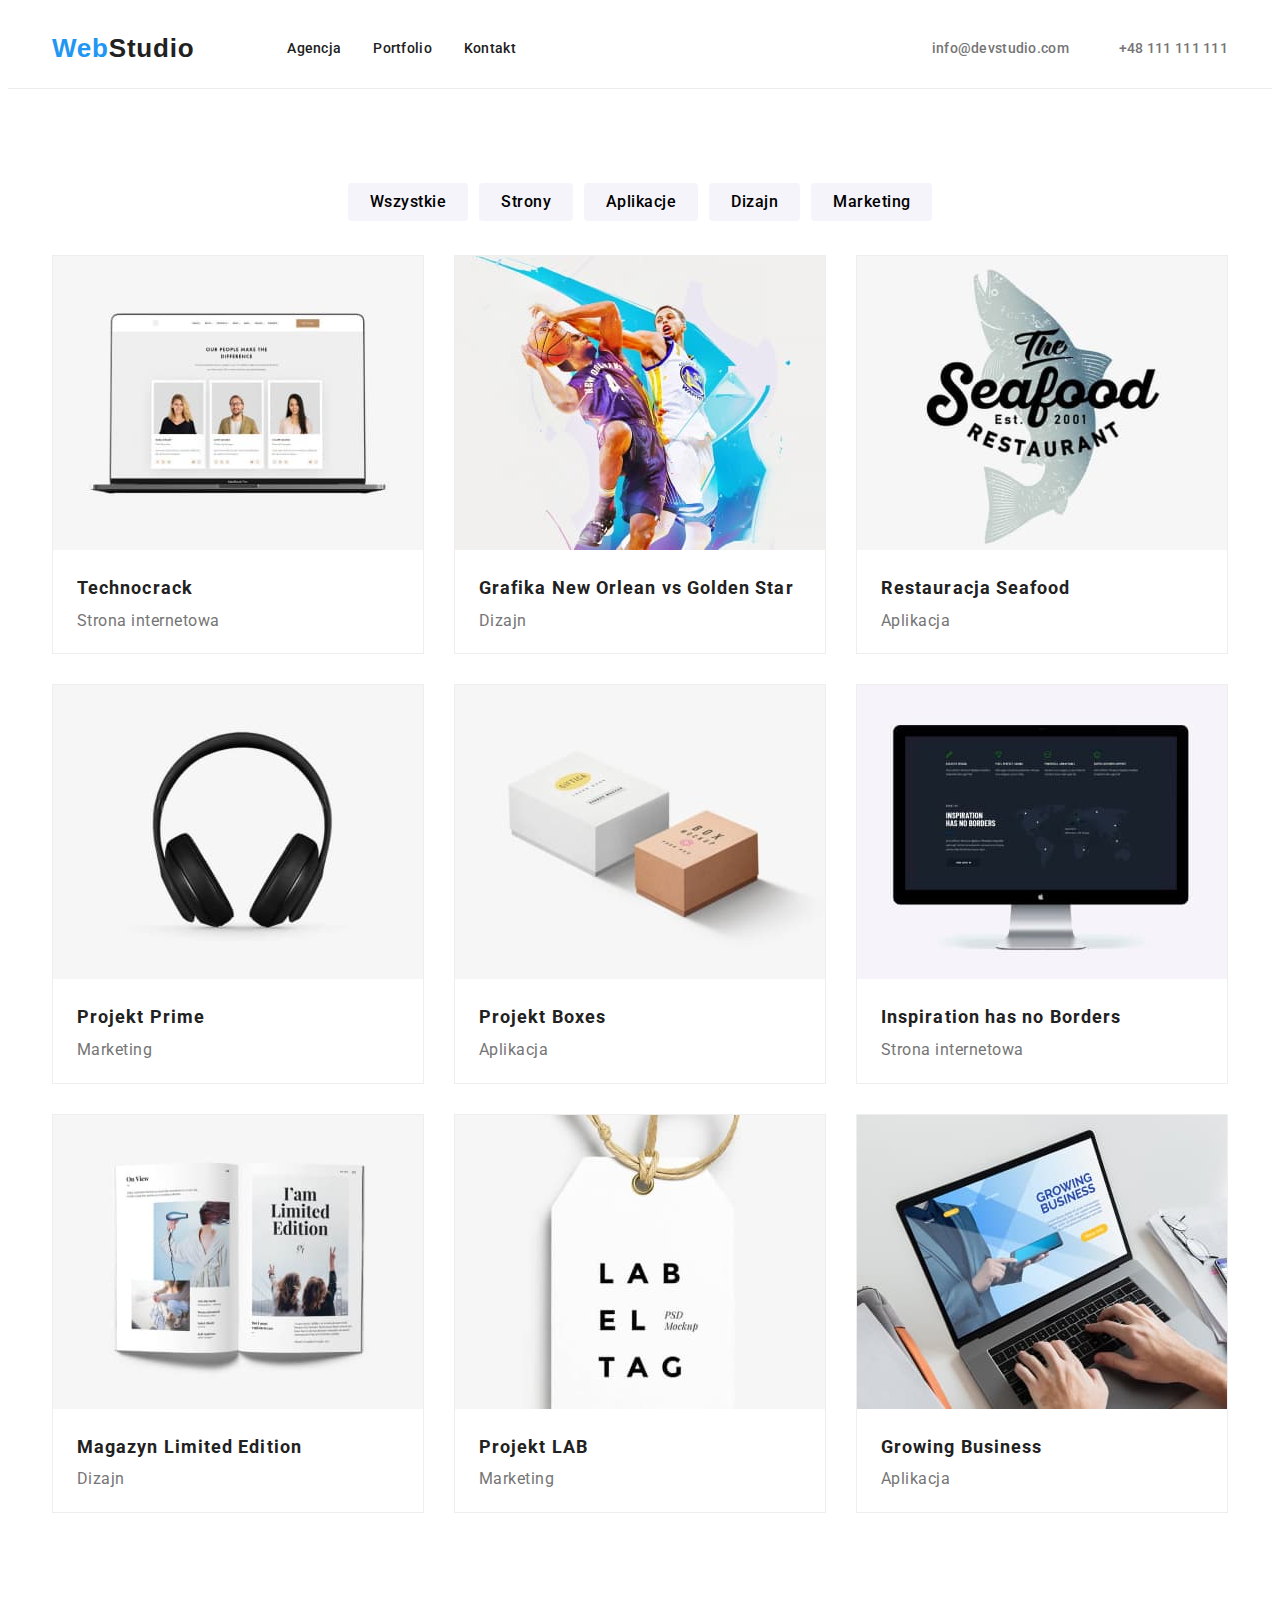
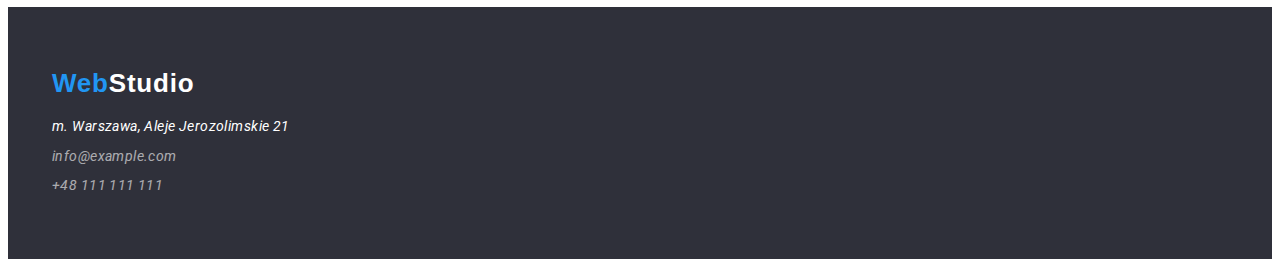
==== portfolio.html @ 09bdcee1 "first init" ====
<!DOCTYPE html>
<html lang="pl">
  <head>
    <meta charset="UTF-8" />
    <meta http-equiv="X-UA-Compatible" content="IE=edge" />
    <meta name="viewport" content="width=device-width, initial-scale=1.0" />
    <title>Portfolio</title>
    <link rel="preconnect" href="https://fonts.googleapis.com" />
    <link rel="preconnect" href="https://fonts.gstatic.com" crossorigin />
    <link
      href="https://fonts.googleapis.com/css2?family=Raleway:wght@700&family=Roboto:wght@400;500;700;900&display=swap"
      rel="stylesheet"
    />
    <link
      rel="stylesheet"
      href="https://cdnjs.cloudflare.com/ajax/libs/modern-normalize/1.1.0/modern-normalize.min.css"
      integrity="sha512-wpPYUAdjBVSE4KJnH1VR1HeZfpl1ub8YT/NKx4PuQ5NmX2tKuGu6U/JRp5y+Y8XG2tV+wKQpNHVUX03MfMFn9Q=="
      crossorigin="anonymous"
      referrerpolicy="no-referrer"
    />
    <link href="./css/styles.css" rel="stylesheet" />
  </head>

  <body>
    <!-- HEADER -->
    <header class="page-header portfolio">
      <div class="container">
        <div class="navbar">
          <!-- LOGO -->
          <a class="logo-text" href="index.html"><span class="logo-text-web">Web</span>Studio</a>
          <!-- NAVBAR -->
          <nav class="main-nav">
            <ul class="main-nav-list">
              <li class="main-nav-item"><a href="./index.html">Agencja</a></li>
              <li  class="main-nav-item"><a href="./portfolio.html">Portfolio</a></li>
              <li  class="main-nav-item"><a href="#">Kontakt</a></li>
            </ul>
          </nav>
          <!-- CONTACT -->
          <ul class="contact-link-list">
            <li>
              <a class="contact-link-item" href="mailto:info@devstudio.com">info@devstudio.com</a>
            </li>
            <li><a class="contact-link-item" href="tel:+48111111111">+48 111 111 111</a></li>
          </ul>
        </div>
      </div>
    </header>

    <main class="main">
      <section class="section portfolio">
        <!-- MENU -->
        <div class="container">
          <div class="buttons">
            <button type="button" class="button-portfolio button">Wszystkie</button>
            <button type="button" class="button-portfolio button">Strony</button>
            <button type="button" class="button-portfolio button">Aplikacje</button>
            <button type="button" class="button-portfolio button">Dizajn</button>
            <button type="button" class="button-portfolio button">Marketing</button>
          </div>
          <div class="portfolio-cards">
            <figure class="portfolio-card-item">
              <img
                class="portfolio-card-img"
                src="images/portfolio/portfolio_img1.jpg"
                alt="Technocrack"
                width="370"
                height="294"
              />
              <figcaption class="portfolio-card-caption">
                <h3 class="portfolio-card-title">Technocrack</h3>
                <p class="portfolio-card-text">Strona internetowa</p>
              </figcaption>
            </figure>
            <figure class="portfolio-card-item">
              <img
                class="portfolio-card-img"
                src="images/portfolio/portfolio_img2.jpg"
                alt="Grafika New Orlean vs Golden Star"
                width="370"
                height="294"
              />
              <figcaption class="portfolio-card-caption">
                <h3 class="portfolio-card-title">Grafika New Orlean vs Golden Star</h3>
                <p class="portfolio-card-text">Dizajn</p>
              </figcaption>
            </figure>
            <figure class="portfolio-card-item">
              <img
                class="portfolio-card-img"
                src="images/portfolio/portfolio_img3.jpg"
                alt="Restauracja Seafood"
                width="370"
                height="294"
              />
              <figcaption class="portfolio-card-caption">
                <h3 class="portfolio-card-title">Restauracja Seafood</h3>
                <p class="portfolio-card-text">Aplikacja</p>
              </figcaption>
            </figure>
            <figure class="portfolio-card-item">
              <img
                class="portfolio-card-img"
                src="images/portfolio/portfolio_img4.jpg"
                alt="Projekt Prime"
                width="370"
                height="294"
              />
              <figcaption class="portfolio-card-caption">
                <h3 class="portfolio-card-title">Projekt Prime</h3>
                <p class="portfolio-card-text">Marketing</p>
              </figcaption>
            </figure>
            <figure class="portfolio-card-item">
              <img
                class="portfolio-card-img"
                src="images/portfolio/portfolio_img5.jpg"
                alt="Projekt Boxes"
                width="370"
                height="294"
              />
              <figcaption class="portfolio-card-caption">
                <h3 class="portfolio-card-title">Projekt Boxes</h3>
                <p class="portfolio-card-text">Aplikacja</p>
              </figcaption>
            </figure>
            <figure class="portfolio-card-item">
              <img
                class="portfolio-card-img"
                src="images/portfolio/portfolio_img6.jpg"
                alt="Inspiration has no Borders"
                width="370"
                height="294"
              />
              <figcaption class="portfolio-card-caption">
                <h3 class="portfolio-card-title">Inspiration has no Borders</h3>
                <p class="portfolio-card-text">Strona internetowa</p>
              </figcaption>
            </figure>
            <figure class="portfolio-card-item">
              <img
                class="portfolio-card-img"
                src="images/portfolio/portfolio_img7.jpg"
                alt="Magazyn Limited Edition"
                width="370"
                height="294"
              />
              <figcaption class="portfolio-card-caption">
                <h3 class="portfolio-card-title">Magazyn Limited Edition</h3>
                <p class="portfolio-card-text">Dizajn</p>
              </figcaption>
            </figure>
            <figure class="portfolio-card-item">
              <img
                class="portfolio-card-img"
                src="images/portfolio/portfolio_img8.jpg"
                alt="Projekt LAB"
                width="370"
                height="294"
              />
              <figcaption class="portfolio-card-caption">
                <h3 class="portfolio-card-title">Projekt LAB</h3>
                <p class="portfolio-card-text">Marketing</p>
              </figcaption>
            </figure>
            <figure class="portfolio-card-item">
              <img
                class="portfolio-card-img"
                src="images/portfolio/portfolio_img9.jpg"
                alt="Growing Business"
                width="370"
                height="294"
              />
              <figcaption class="portfolio-card-caption">
                <h3 class="portfolio-card-title">Growing Business</h3>
                <p class="portfolio-card-text">Aplikacja</p>
              </figcaption>
            </figure>
          </div>
        </div>
      </section>
    </main>

    <!-- FOOTER -->
    <footer class="page-footer">
      <div class="container">
        <!-- LOGO -->
        <a class="logo-text" href="index.html"
          ><span class="logo-text-web">Web</span><span class="logo-text-studio">Studio</span></a
        >
        <!-- ADDRESS -->
        <address class="address">
          <ul class="address-link-list">
            <li class="address-link-item">
              <a href="https://goo.gl/maps/1uCLYBcG9Ry3D8Pi7" target="_blank">m. Warszawa, Aleje Jerozolimskie 21</a>
            </li>
            <li class="address-link-item contact"><a href="mailto:info@example.com">info@example.com</a></li>
            <li class="address-link-item contact"><a href="tel:+48111111111">+48 111 111 111</a></li>
          </ul>
      </div>
    </footer>
  </body>
</html>
---- css/styles.css ----
:root {
  --black: #212121;
  --grey: #757575;
  --dark-grey: #2f303a;
  --light-grey: #f5f4fa;
  --blue: #2196f3;
  --white: #ffffff;
}

/* --BODY-- */

body {
  background-color: var(--white);
  color: var(--black);
  font-family: "Roboto", sans-serif;
  font-size: 14px;
}

.section {
  padding: 94px 0;
  margin: -100;
}

.container {
  width: 1176px;
  margin: 0 auto;
  /*   padding: 0 15px;
 */
}

ul {
  list-style: none;
  margin: 0;
  padding: 0;
}

/* --HEADER-- */

.page-header {
  border-bottom: 1px solid #ececec;
  background-color: #fff;
  height: 80px;
  display: flex;
  align-items: center;
}

/* LOGO STYLE */

.logo-text {
  font-family: "Relaway", sans-serif;
  font-size: 26px;
  font-weight: 700;
  line-height: 1;
  letter-spacing: 0.03em;
  text-align: left;
  margin-right: 93px;
}

.logo-text-web {
  color: var(--blue);
}

/* MAIN NAVIGATION */

.navbar {
  display: flex;
  align-items: center;
  justify-content: flex-start;
}

.main-nav-list {
  display: flex;
  font-weight: 500;
  line-height: 1;
  letter-spacing: 0.02em;
}

.main-nav-list li:not(:last-child) {
  margin-right: 32px;
}

/* CONTACT LINKS IN MAIN NAVIGATION */

.contact-link-list {
  color: var(--grey);
  font-weight: 500;
  line-height: 1;
  letter-spacing: 0.02em;
  display: flex;
  margin-left: auto;
}

.contact-link-list li:not(:last-child) {
  margin-right: 50px;
}

/* -LINKS STYLE- */

a,
a:visited {
  color: inherit;
  text-decoration: none;
}

a:hover,
a:focus {
  color: var(--blue);
}

/* -BUTTONS STYLE- */

.buttons {
  margin-bottom: 34px;
  text-align: center;
}

.button {
  font-family: "Roboto";
  background-color: var(--light-grey);
  max-width: 121px;
  height: 38px;
  font-weight: 500;
  font-size: 16px;
  line-height: 1.39;
  letter-spacing: 0.03em;
  text-align: center;
  border: 0;
  border-radius: 4px;
}

.button-hero {
  min-width: 200px;
  height: 50px;
  line-height: 1.6;
  letter-spacing: 0.06em;
  box-shadow: 0 4px 4px rgba(0, 0, 0, 0.15);
}

.button-portfolio {
  margin-right: 8px;
  padding: 6px 22px;
}

.button-portfolio:last-child {
  margin-right: 0;
}
.button:hover,
.button:focus {
  color: var(--white);
  background-color: var(--blue);
  cursor: pointer;
  box-shadow: 0 3px 1px rgba(0, 0, 0, 0.1), 0 1px 2px rgba(0, 0, 0, 0.08), 0 2px 2px rgba(0, 0, 0, 0.12);
}

/* --HERO SECTION-- */

.hero-section {
  background-color: var(--dark-grey);
  text-align: center;
  padding: 200px 0;
  margin: 0;
}

h1 {
  color: var(--white);
  font-size: 44px;
  font-weight: 900;
  line-height: 1.16;
  letter-spacing: 0.06em;
  text-transform: uppercase;
  margin: 0 auto;
  margin-bottom: 30px;
}

/* --MAIN-- */

/* -HEADERS STYLE- */

h2 /* .section-heading */ {
  font-size: 36px;
  font-weight: 700;
  line-height: 1;
  letter-spacing: 0.03em;
  text-align: center;
  margin: 0;
}

h3 /* .portfolio-card-title */ {
  font-size: 18px;
  font-weight: 700;
  line-height: 1.71;
  letter-spacing: 0.06em;
  margin: 0;
  margin-bottom: 4px;
}

h4 /* .team-card-title */ {
  font-size: 16px;
  font-weight: 500;
  line-height: 1;
  letter-spacing: 0.03em;
  text-align: center;
  margin: 0;
}

h5 /* .text-card-title */ {
  font-size: 14px;
  font-weight: 700;
  line-height: 1;
  letter-spacing: 0.03em;
  text-align: left;
  text-transform: uppercase;
  color: var(--black);
  margin: 0;
}

/* TEXT CARDS */

.text-cards {
  display: flex;
  justify-content: space-between;
  margin-bottom: 94px;
}

.text-card-item {
  margin-right: 30px;
}

.text-card-item:last-child {
  margin-right: 0;
}

.text-card-text {
  color: var(--grey);
  line-height: 1.46;
  letter-spacing: 0.03em;
  margin: 10px 0 0 0;
}

/* IMG CARDS */

.img-cards {
  display: flex;
  justify-content: space-between;
  margin-top: 50px;
}

.img-card-item {
  margin: 0;
  margin-right: 30px;
}

.img-card-item:last-child {
  margin-right: 0;
}

/* TEAM CARDS */

.our-team {
  background-color: var(--light-grey);
}

.team-cards {
  display: flex;
  justify-content: space-between;
  margin-top: 50px;
}

.team-card-item {
  background-color: var(--white);
  box-shadow: 0 1px 3px rgba(0, 0, 0, 0.12), 0 1px 1px rgba(0, 0, 0, 0.14), 0 2px 1px rgba(0, 0, 0, 0.2);
  border-radius: 0 0 4px 4px;
  margin: 0;
  margin-right: 30px;
}

.team-card-item:last-child {
  margin-right: 0;
}

.team-card-caption {
  padding: 30px;
}

.team-card-text {
  color: var(--grey);
  font-size: 16px;
  line-height: 1;
  letter-spacing: 0.03em;
  text-align: center;
  margin: 0;
  margin-top: 10px;
}

/* --PORTFOLIO-- */

.portfolio-cards {
  display: flex;
  justify-content: space-between;
  flex-wrap: wrap;
}

.portfolio-card-item {
  margin: 0;
  margin-left: 0;
  margin-right: 30px;
  margin-bottom: 30px;
  border: 1px solid #eeeeee;
}

.portfolio-card-item:nth-child(3n + 3) {
  margin-right: 0;
}

.portfolio-card-item:nth-child(n + 7) {
  margin-bottom: 0;
}

.portfolio-card-caption {
  padding: 20px 24px;
  margin: 0;
}

.portfolio-card-text {
  color: var(--grey);
  font-size: 16px;
  line-height: 1.6;
  letter-spacing: 0.03em;
  margin: 0;
}

/* -- FOOTER -- */

.page-footer {
  background-color: var(--dark-grey);
  height: 252px;
  display: flex;
  align-items: center;
}

/* FOOTER LOGO STYLE */

.logo-text-studio {
  color: var(--white);
}

/* ADDRESS LINKS IN FOOTER */

.address-link-list {
  color: var(--white);
  font-weight: 400;
  line-height: 1.46;
  letter-spacing: 0.03em;
  margin-top: 20px;
}

.address-link-list .contact {
  opacity: 0.6;
}

.address-link-item {
  margin-bottom: 9px;
}

.address-link-item:last-child {
  margin-bottom: 0;
}
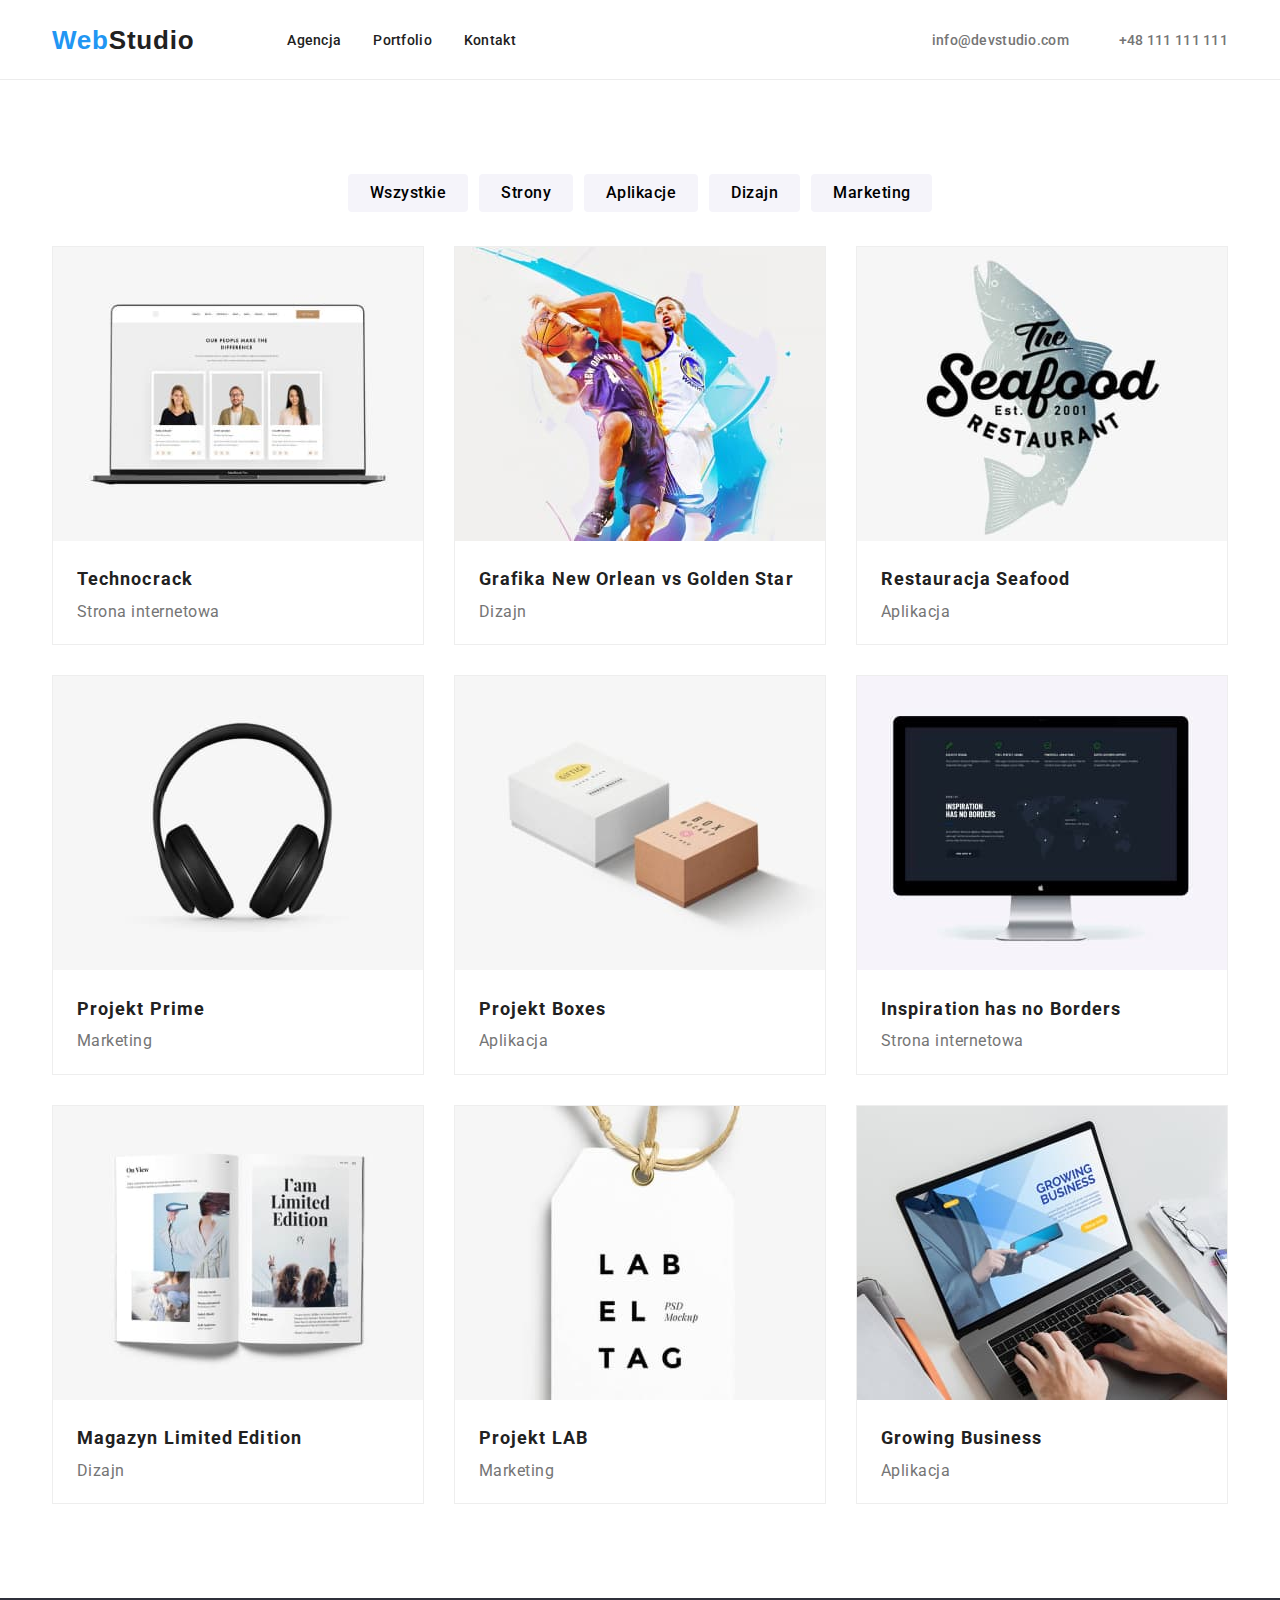
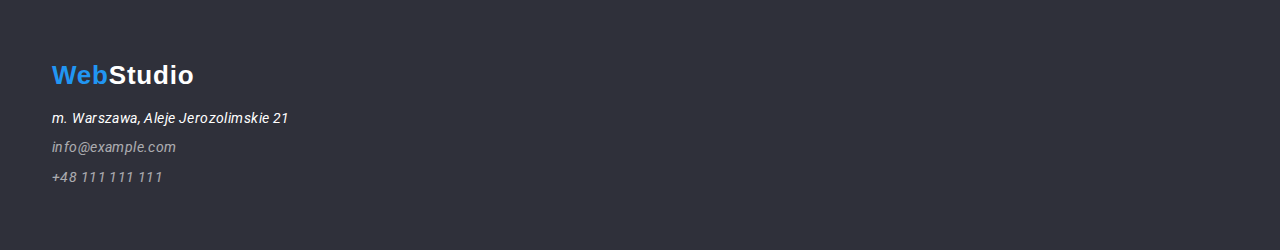
==== commit d446f8d3: "modern-normalize add to pages" ====
--- a/portfolio.html
+++ b/portfolio.html
@@ -11,14 +11,8 @@
       href="https://fonts.googleapis.com/css2?family=Raleway:wght@700&family=Roboto:wght@400;500;700;900&display=swap"
       rel="stylesheet"
     />
-    <link
-      rel="stylesheet"
-      href="https://cdnjs.cloudflare.com/ajax/libs/modern-normalize/1.1.0/modern-normalize.min.css"
-      integrity="sha512-wpPYUAdjBVSE4KJnH1VR1HeZfpl1ub8YT/NKx4PuQ5NmX2tKuGu6U/JRp5y+Y8XG2tV+wKQpNHVUX03MfMFn9Q=="
-      crossorigin="anonymous"
-      referrerpolicy="no-referrer"
-    />
-    <link href="./css/styles.css" rel="stylesheet" />
+    <link rel="stylesheet" href="./css/modern-normalize.min.css" />
+    <link rel="stylesheet" href="./css/styles.css"  />
   </head>
 
   <body>
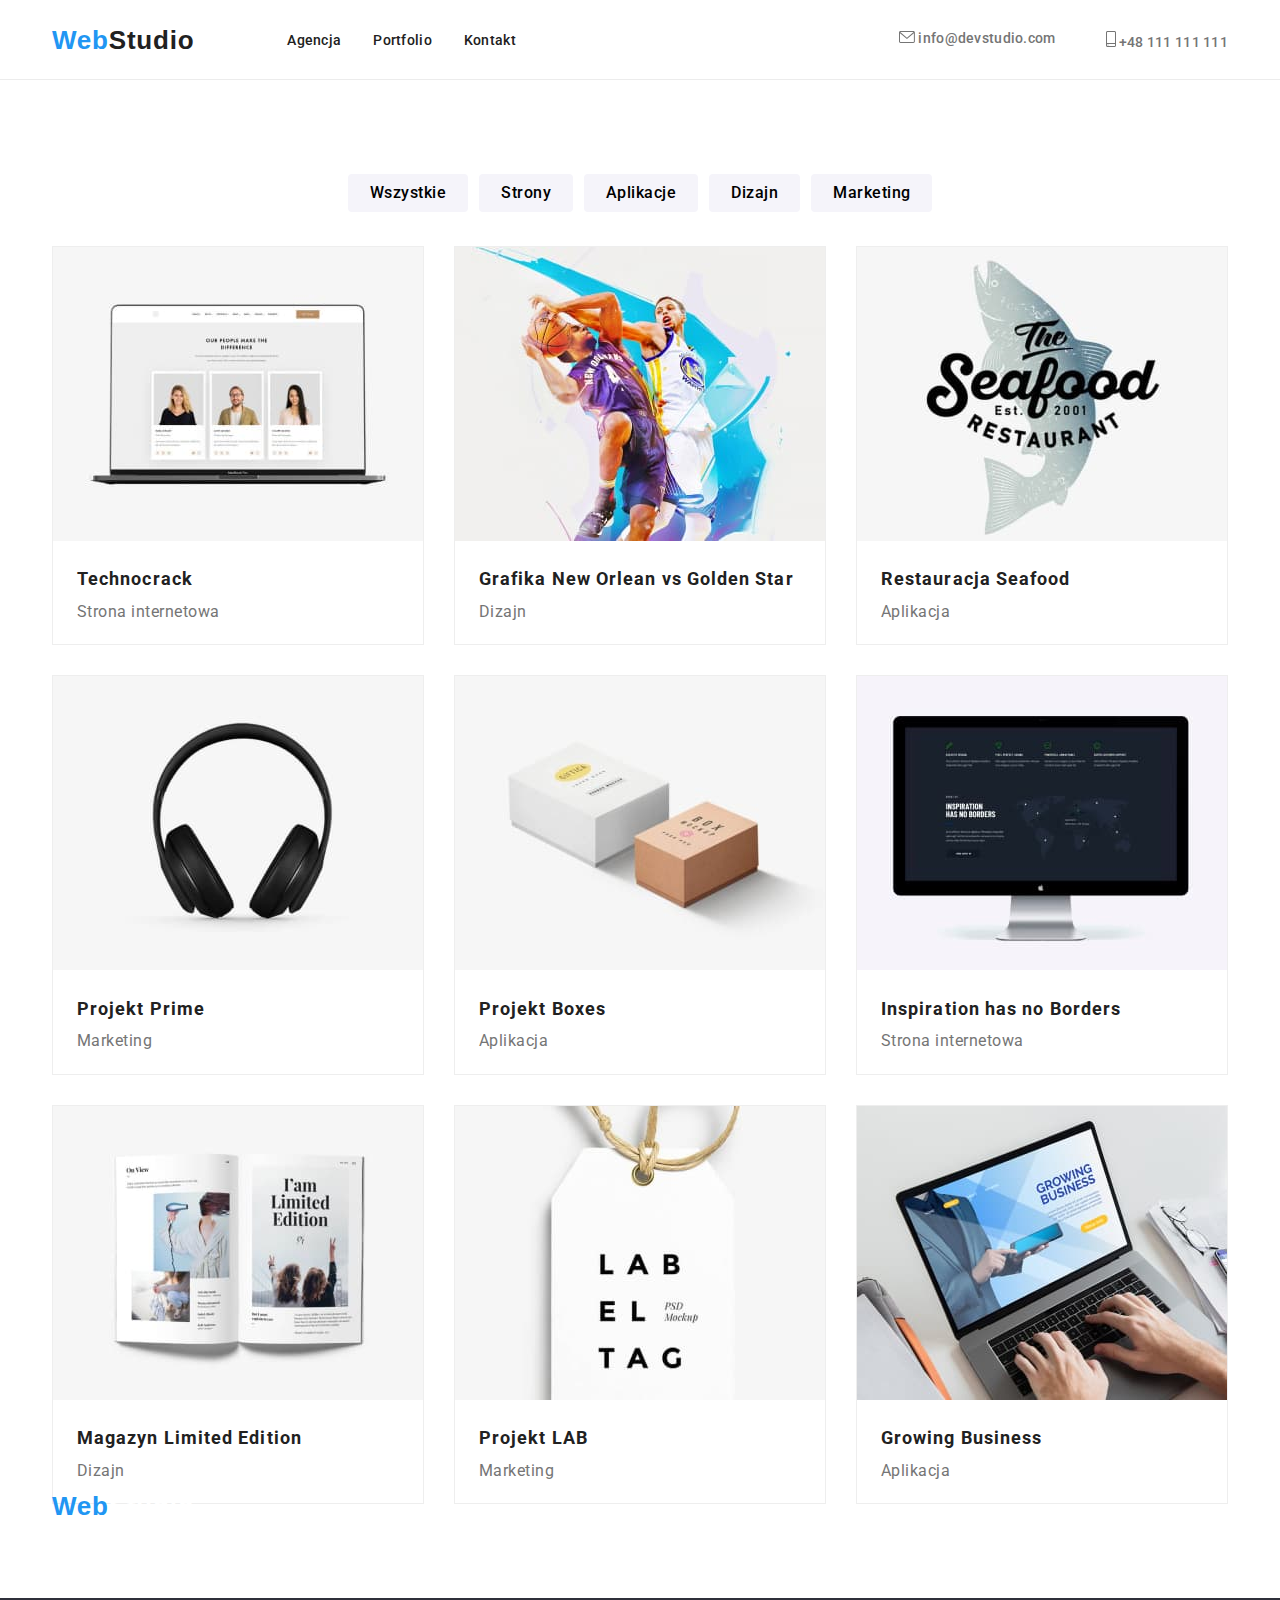
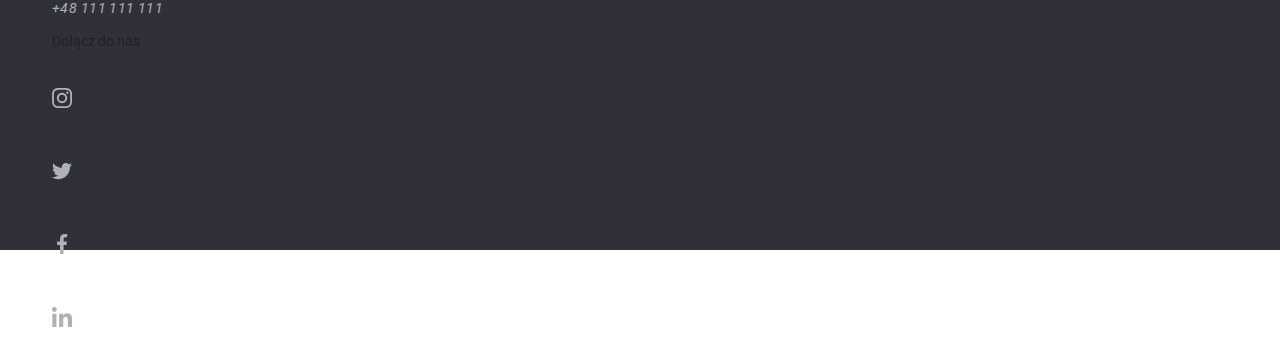
==== commit a45e442c: "footer social icons add" ====
--- a/portfolio.html
+++ b/portfolio.html
@@ -12,7 +12,7 @@
       rel="stylesheet"
     />
     <link rel="stylesheet" href="./css/modern-normalize.min.css" />
-    <link rel="stylesheet" href="./css/styles.css"  />
+    <link rel="stylesheet" href="./css/styles.css" />
   </head>
 
   <body>
@@ -26,16 +26,24 @@
           <nav class="main-nav">
             <ul class="main-nav-list">
               <li class="main-nav-item"><a href="./index.html">Agencja</a></li>
-              <li  class="main-nav-item"><a href="./portfolio.html">Portfolio</a></li>
-              <li  class="main-nav-item"><a href="#">Kontakt</a></li>
+              <li class="main-nav-item"><a href="./portfolio.html">Portfolio</a></li>
+              <li class="main-nav-item"><a href="#">Kontakt</a></li>
             </ul>
           </nav>
           <!-- CONTACT -->
           <ul class="contact-link-list">
             <li>
+              <svg class="contact-icon" width="16" height="12">
+                <use href="./images/icons.svg#icon-envelope"></use>
+              </svg>
               <a class="contact-link-item" href="mailto:info@devstudio.com">info@devstudio.com</a>
             </li>
-            <li><a class="contact-link-item" href="tel:+48111111111">+48 111 111 111</a></li>
+            <li>
+              <svg class="contact-icon" width="10" height="16">
+                <use href="./images/icons.svg#icon-smartphone"></use>
+              </svg>
+              <a class="contact-link-item" href="tel:+48111111111">+48 111 111 111</a>
+            </li>
           </ul>
         </div>
       </div>
@@ -178,19 +186,55 @@
     <!-- FOOTER -->
     <footer class="page-footer">
       <div class="container">
-        <!-- LOGO -->
-        <a class="logo-text" href="index.html"
-          ><span class="logo-text-web">Web</span><span class="logo-text-studio">Studio</span></a
-        >
-        <!-- ADDRESS -->
-        <address class="address">
-          <ul class="address-link-list">
-            <li class="address-link-item">
-              <a href="https://goo.gl/maps/1uCLYBcG9Ry3D8Pi7" target="_blank">m. Warszawa, Aleje Jerozolimskie 21</a>
-            </li>
-            <li class="address-link-item contact"><a href="mailto:info@example.com">info@example.com</a></li>
-            <li class="address-link-item contact"><a href="tel:+48111111111">+48 111 111 111</a></li>
+        <div class="footer-address">
+          <!-- LOGO -->
+          <a class="logo-text" href="index.html"
+            ><span class="logo-text-web">Web</span><span class="logo-text-studio">Studio</span></a
+          >
+          <!-- ADDRESS -->
+          <address class="address">
+            <ul class="address-link-list">
+              <li class="address-link-item">
+                <a href="https://goo.gl/maps/1uCLYBcG9Ry3D8Pi7" target="_blank">m. Warszawa, Aleje Jerozolimskie 21</a>
+              </li>
+              <li class="address-link-item contact"><a href="mailto:info@example.com">info@example.com</a></li>
+              <li class="address-link-item contact"><a href="tel:+48111111111">+48 111 111 111</a></li>
+            </ul>
+          </address>
+        </div>
+        <div class="footer-social-links">
+          <p class="footer-social-links-text">Dołącz do nas</p>
+          <ul class="social-links">
+            <li class="social-link-item">
+              <a class="social-icon-box" href="#">
+                <svg class="social-icon" width="20" height="70">
+                  <use href="./images/icons.svg#icon-instagram"></use>
+                </svg>
+              </a>
+            </li>
+            <li class="social-link-item">
+              <a class="social-icon-box" href="#">
+                <svg class="social-icon" width="20" height="70">
+                  <use href="./images/icons.svg#icon-twitter"></use>
+                </svg>
+              </a>
+            </li>
+            <li class="social-link-item">
+              <a class="social-icon-box" href="#">
+                <svg class="social-icon" width="20" height="70">
+                  <use href="./images/icons.svg#icon-facebook"></use>
+                </svg>
+              </a>
+            </li>
+            <li class="social-link-item">
+              <a class="social-icon-box" href="#">
+                <svg class="social-icon" width="20" height="70">
+                  <use href="./images/icons.svg#icon-linkedin"></use>
+                </svg>
+              </a>
+            </li>
           </ul>
+        </div>
       </div>
     </footer>
   </body>
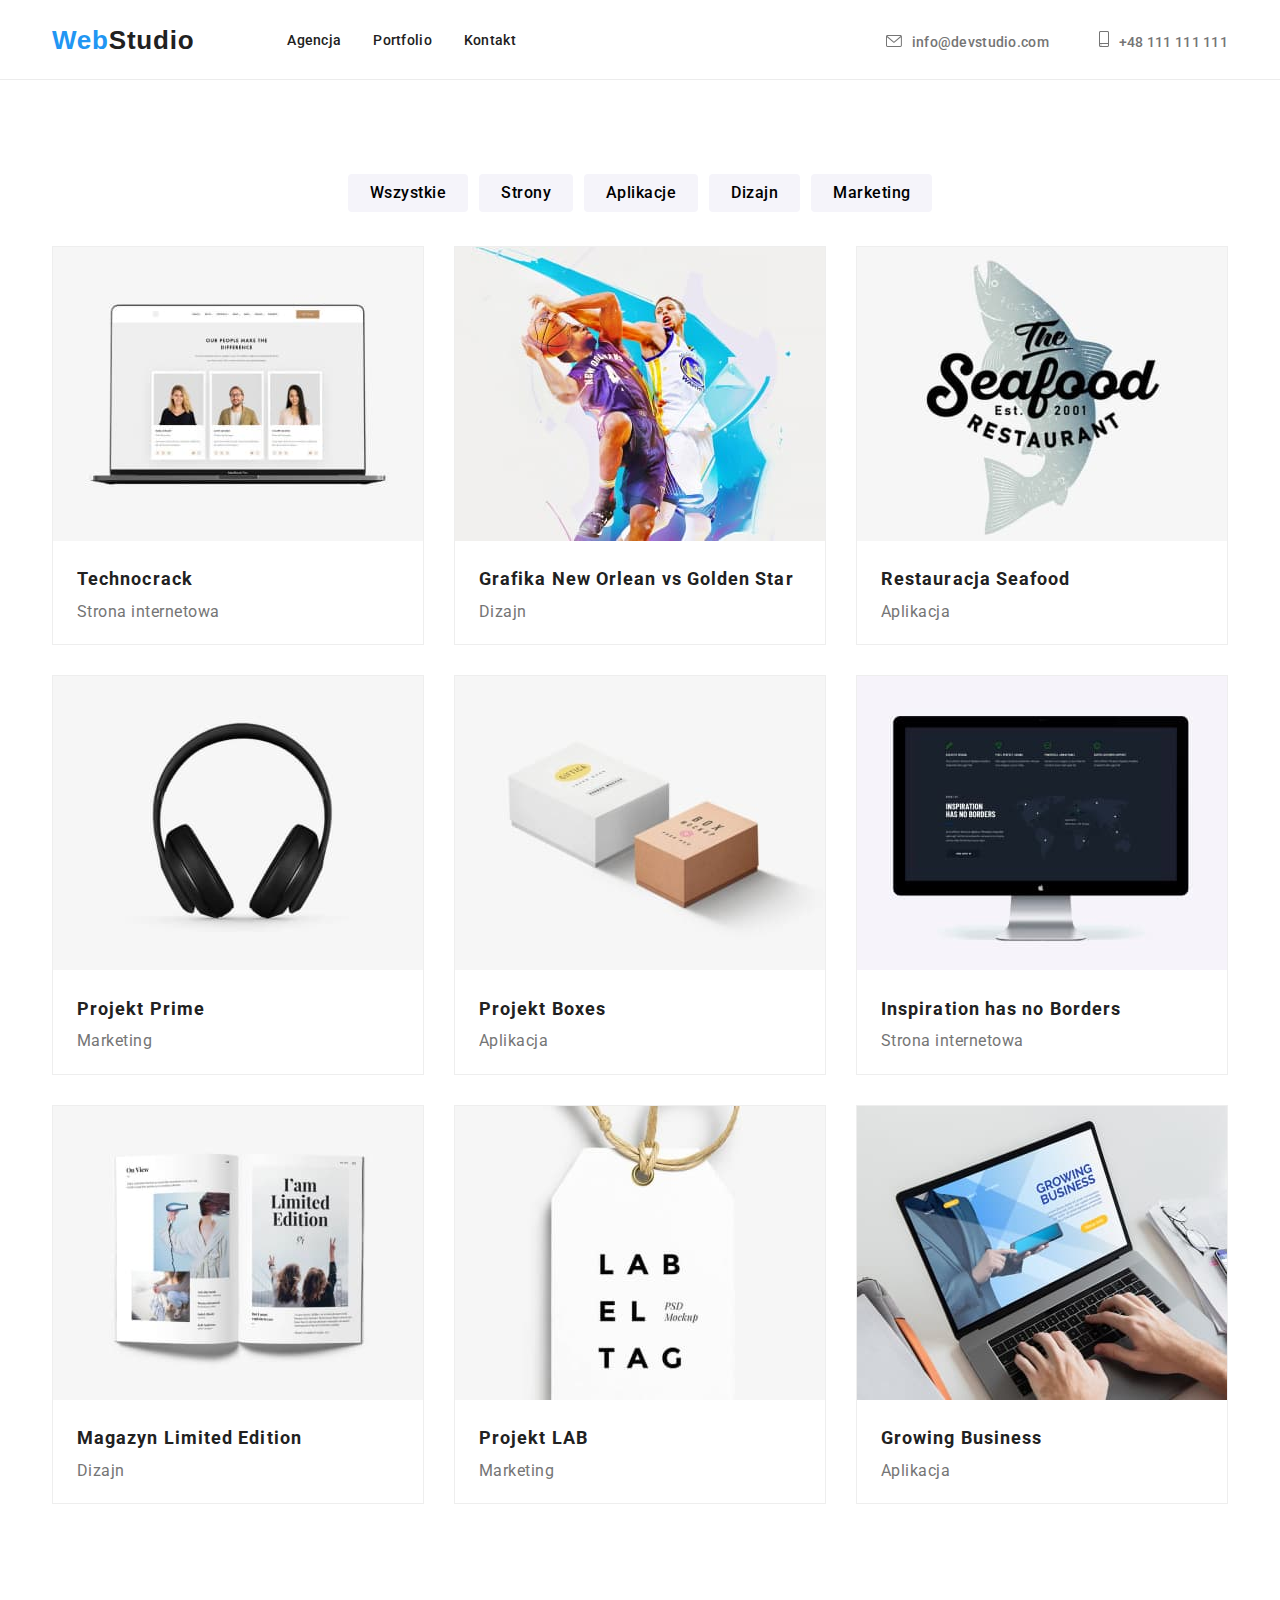
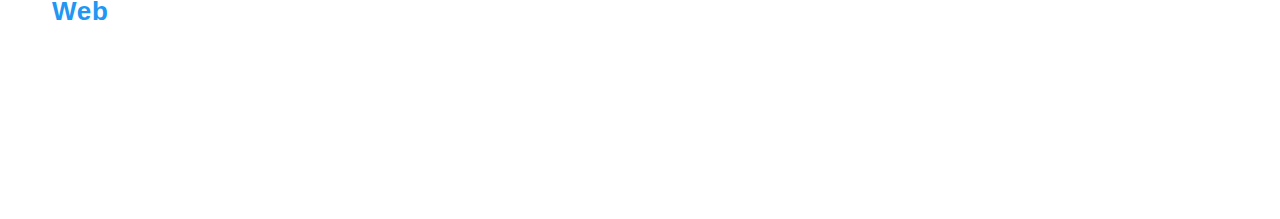
==== commit a3cca439: "our clients  and footer style" ====
--- a/portfolio.html
+++ b/portfolio.html
@@ -32,17 +32,15 @@
           </nav>
           <!-- CONTACT -->
           <ul class="contact-link-list">
-            <li>
-              <svg class="contact-icon" width="16" height="12">
-                <use href="./images/icons.svg#icon-envelope"></use>
-              </svg>
-              <a class="contact-link-item" href="mailto:info@devstudio.com">info@devstudio.com</a>
-            </li>
-            <li>
-              <svg class="contact-icon" width="10" height="16">
-                <use href="./images/icons.svg#icon-smartphone"></use>
-              </svg>
-              <a class="contact-link-item" href="tel:+48111111111">+48 111 111 111</a>
+            <li class="contact-link">
+              <a class="contact-link-item" href="mailto:info@devstudio.com"><svg class="contact-icon" width="16" height="12">
+                <use href="./images/icons.svg#icon-envelope">
+              </svg>info@devstudio.com</a>
+            </li>
+            <li class="contact-link">
+              <a class="contact-link-item" href="tel:+48111111111"><svg class="contact-icon" width="10" height="16">
+                <use href="./images/icons.svg#icon-smartphone">
+              </svg>+48 111 111 111</a>
             </li>
           </ul>
         </div>
--- a/css/styles.css
+++ b/css/styles.css
@@ -88,11 +88,30 @@
   letter-spacing: 0.02em;
   display: flex;
   margin-left: auto;
+  align-items: baseline;
 }
 
 .contact-link-list li:not(:last-child) {
   margin-right: 50px;
 }
+
+.contact.link:hover,
+.contact.link:focus {
+  color: var(--blue);
+}
+
+.contact-icon {
+  margin-right: 10px;
+}
+
+.contact-icon:hover {
+  --color3: var(--blue);
+}
+
+/* .contact-link-item:hover,
+.contact-link-item:focus {
+  fill: var(--blue);
+} */
 
 /* -LINKS STYLE- */
 
@@ -133,7 +152,7 @@
   height: 50px;
   line-height: 1.6;
   letter-spacing: 0.06em;
-  box-shadow: 0 4px 4px rgba(0, 0, 0, 0.15);
+  box-shadow: 0px 4px 4px 0 rgba(0, 0, 0, 0.25);
 }
 
 .button-portfolio {
@@ -149,7 +168,7 @@
   color: var(--white);
   background-color: var(--blue);
   cursor: pointer;
-  box-shadow: 0 3px 1px rgba(0, 0, 0, 0.1), 0 1px 2px rgba(0, 0, 0, 0.08), 0 2px 2px rgba(0, 0, 0, 0.12);
+  box-shadow: 0px 4px 4px 0 rgba(0, 0, 0, 0.25);
 }
 
 /* --HERO SECTION-- */
@@ -237,6 +256,13 @@
   margin: 10px 0 0 0;
 }
 
+.box-icon {
+  background-color: var(--light-grey);
+  border-radius: 4px;
+  padding: 25px 100px;
+  margin-bottom: 30px;
+}
+
 /* IMG CARDS */
 
 .img-cards {
@@ -268,18 +294,13 @@
 
 .team-card-item {
   background-color: var(--white);
-  box-shadow: 0 1px 3px rgba(0, 0, 0, 0.12), 0 1px 1px rgba(0, 0, 0, 0.14), 0 2px 1px rgba(0, 0, 0, 0.2);
-  border-radius: 0 0 4px 4px;
-  margin: 0;
-  margin-right: 30px;
-}
-
-.team-card-item:last-child {
-  margin-right: 0;
+  box-shadow: 0px 4px 4px 0 rgba(0, 0, 0, 0.25);
+  border-radius: 4px;
+  margin: 0;
 }
 
 .team-card-caption {
-  padding: 30px;
+  padding: 30px 32px;
 }
 
 .team-card-text {
@@ -290,6 +311,75 @@
   text-align: center;
   margin: 0;
   margin-top: 10px;
+}
+
+/* OUR CLIENTS */
+
+.clients-cards {
+  display: flex;
+  justify-content: space-between;
+  margin-top: 50px;
+}
+
+.clients-card-item {
+  border: 1px solid #afb1b8;
+  border-radius: 4px;
+  width: 170px;
+  height: 92px;
+  padding: 16px 32px;
+  cursor: pointer;
+  display: flex;
+  justify-content: center;
+}
+
+.clients-card-item:hover,
+.clients-card-item:focus {
+  border-color: var(--blue);
+}
+
+.clients-card-item:hover,
+.clients-card-item:focus .icon {
+  --color4: var(--blue);
+}
+.clients-card-link {
+  display: flex;
+  align-items: center;
+}
+
+/* SOCIAL ICONS */
+
+.social-links {
+  display: flex;
+  justify-content: center;
+}
+
+.social-link-item:not(:last-child) {
+  margin-right: 10px;
+}
+
+.social-link-item {
+  margin-top: 16px;
+  border-radius: 50%;
+  width: 44px;
+  height: 44px;
+}
+
+.footer-social-links .social-link-item {
+  background-color: rgba(255, 255, 255, 0.1);
+  --color4: var(--white);
+  margin-top: 0;
+}
+
+.social-link-item:hover,
+.social-link-item:focus {
+  --color4: var(--white);
+  background-color: var(--blue);
+}
+
+.social-icon {
+  width: 44px;
+  height: 44px;
+  padding: 12px;
 }
 
 /* --PORTFOLIO-- */
@@ -329,9 +419,14 @@
   margin: 0;
 }
 
+.portfolio-card-item:hover,
+.portfolio-card-item:focus {
+  box-shadow: 0px 4px 4px 0 rgba(0, 0, 0, 0.25);
+}
+
 /* -- FOOTER -- */
 
-.page-footer {
+.footer-section {
   background-color: var(--dark-grey);
   height: 252px;
   display: flex;
@@ -352,6 +447,7 @@
   line-height: 1.46;
   letter-spacing: 0.03em;
   margin-top: 20px;
+  font-style: normal;
 }
 
 .address-link-list .contact {
@@ -365,3 +461,22 @@
 .address-link-item:last-child {
   margin-bottom: 0;
 }
+
+.footer-address {
+  margin-right: 70px;
+}
+
+.page-footer {
+  display: flex;
+  align-items: baseline;
+}
+
+.footer-social-links-text {
+  text-align: left;
+  text-transform: uppercase;
+  color: #fff;
+  font-weight: 700;
+  line-height: 1;
+  letter-spacing: 0.03em;
+  margin-bottom: 20px;
+}
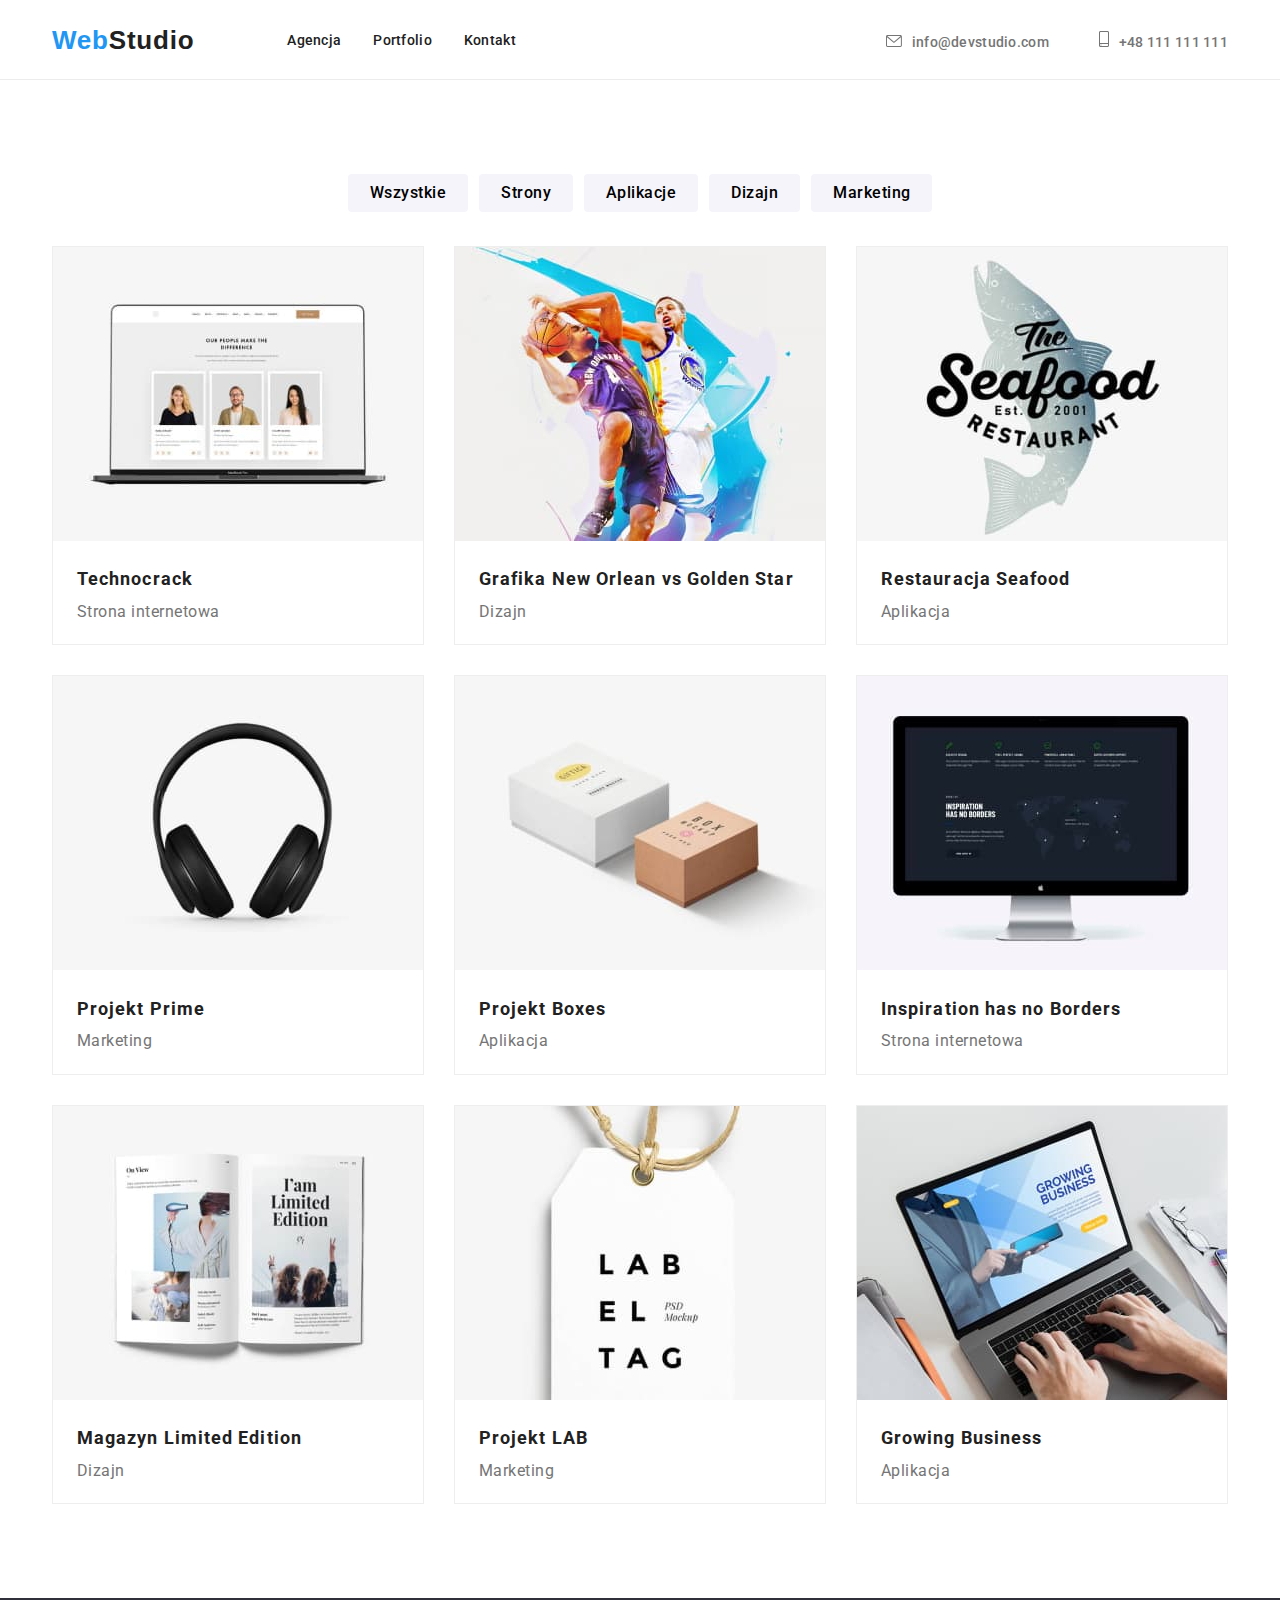
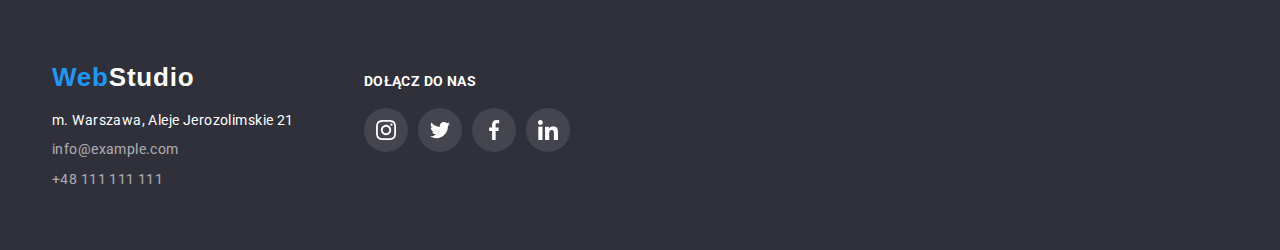
==== commit 84ab2b3c: "footer portfolio style" ====
--- a/portfolio.html
+++ b/portfolio.html
@@ -182,9 +182,10 @@
     </main>
 
     <!-- FOOTER -->
-    <footer class="page-footer">
+    <footer class="footer-section">
       <div class="container">
-        <div class="footer-address">
+        <div class="page-footer">
+          <div class="footer-address">
           <!-- LOGO -->
           <a class="logo-text" href="index.html"
             ><span class="logo-text-web">Web</span><span class="logo-text-studio">Studio</span></a
@@ -199,39 +200,40 @@
               <li class="address-link-item contact"><a href="tel:+48111111111">+48 111 111 111</a></li>
             </ul>
           </address>
-        </div>
-        <div class="footer-social-links">
+          </div>
+          <div class="footer-social-links">
           <p class="footer-social-links-text">Dołącz do nas</p>
           <ul class="social-links">
             <li class="social-link-item">
               <a class="social-icon-box" href="#">
-                <svg class="social-icon" width="20" height="70">
+                <svg class="social-icon" width="20" height="20">
                   <use href="./images/icons.svg#icon-instagram"></use>
                 </svg>
               </a>
             </li>
             <li class="social-link-item">
               <a class="social-icon-box" href="#">
-                <svg class="social-icon" width="20" height="70">
+                <svg class="social-icon" width="20" height="20">
                   <use href="./images/icons.svg#icon-twitter"></use>
                 </svg>
               </a>
             </li>
             <li class="social-link-item">
               <a class="social-icon-box" href="#">
-                <svg class="social-icon" width="20" height="70">
+                <svg class="social-icon" width="20" height="20">
                   <use href="./images/icons.svg#icon-facebook"></use>
                 </svg>
               </a>
             </li>
             <li class="social-link-item">
               <a class="social-icon-box" href="#">
-                <svg class="social-icon" width="20" height="70">
+                <svg class="social-icon" width="20" height="20">
                   <use href="./images/icons.svg#icon-linkedin"></use>
                 </svg>
               </a>
             </li>
           </ul>
+          </div>
         </div>
       </div>
     </footer>
--- a/css/styles.css
+++ b/css/styles.css
@@ -156,12 +156,11 @@
 }
 
 .button-portfolio {
+  padding: 6px 22px;
+}
+
+.button-portfolio:not(:last-child) {
   margin-right: 8px;
-  padding: 6px 22px;
-}
-
-.button-portfolio:last-child {
-  margin-right: 0;
 }
 .button:hover,
 .button:focus {
@@ -175,9 +174,13 @@
 
 .hero-section {
   background-color: var(--dark-grey);
+  box-shadow: 0px 4px 4px 0 rgba(0, 0, 0, 0.25);
+  background: linear-gradient(rgba(47, 48, 58, 0.4), rgba(47, 48, 58, 0.4)), url(../images/hero.jpg) no-repeat;
+  background-size: cover, 1600px;
+  background-position: 50% 50%;
   text-align: center;
   padding: 200px 0;
-  margin: 0;
+  height: 600px;
 }
 
 h1 {
@@ -241,12 +244,8 @@
   margin-bottom: 94px;
 }
 
-.text-card-item {
+.text-card-item:not(:last-child) {
   margin-right: 30px;
-}
-
-.text-card-item:last-child {
-  margin-right: 0;
 }
 
 .text-card-text {
@@ -273,11 +272,10 @@
 
 .img-card-item {
   margin: 0;
-  margin-right: 30px;
-}
-
-.img-card-item:last-child {
-  margin-right: 0;
+}
+
+.img-card-item:not(:last-child) {
+  margin-right: 30;
 }
 
 /* TEAM CARDS */
@@ -454,12 +452,8 @@
   opacity: 0.6;
 }
 
-.address-link-item {
+.address-link-item:not(:last-child) {
   margin-bottom: 9px;
-}
-
-.address-link-item:last-child {
-  margin-bottom: 0;
 }
 
 .footer-address {
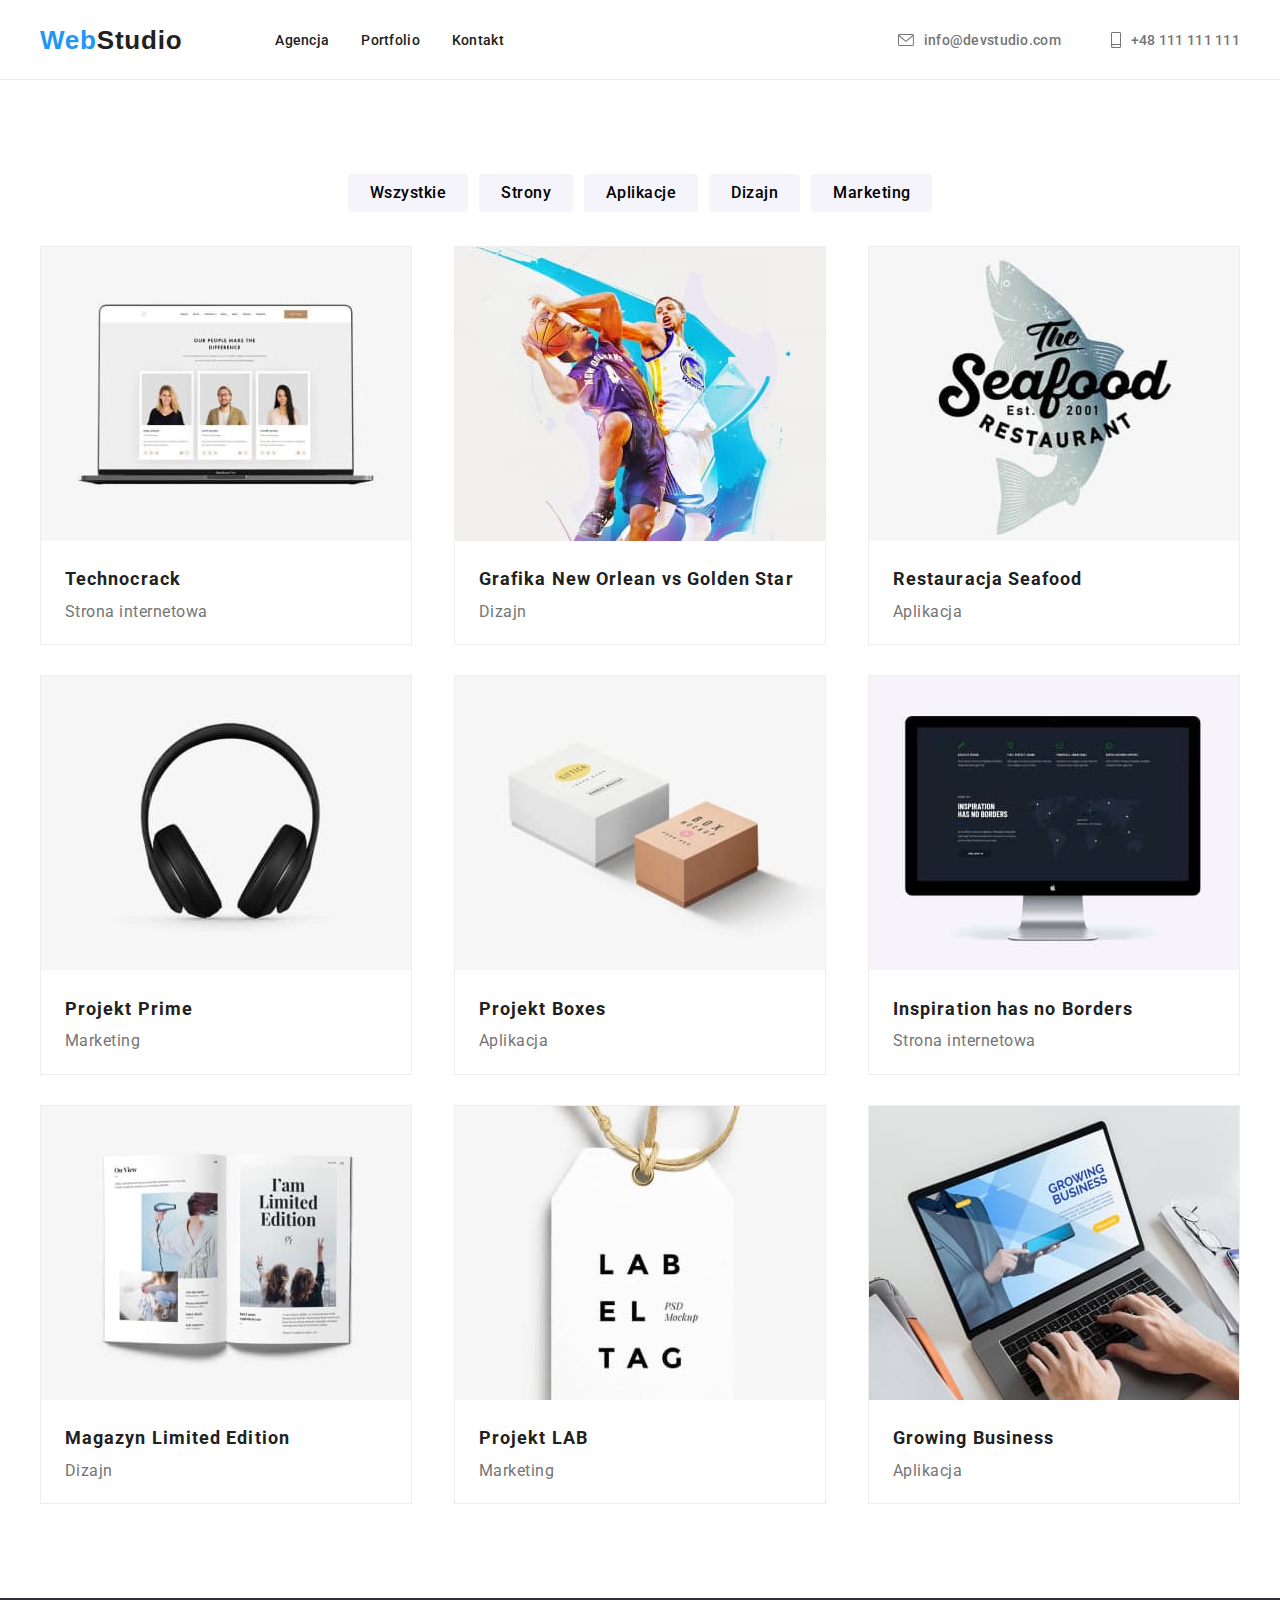
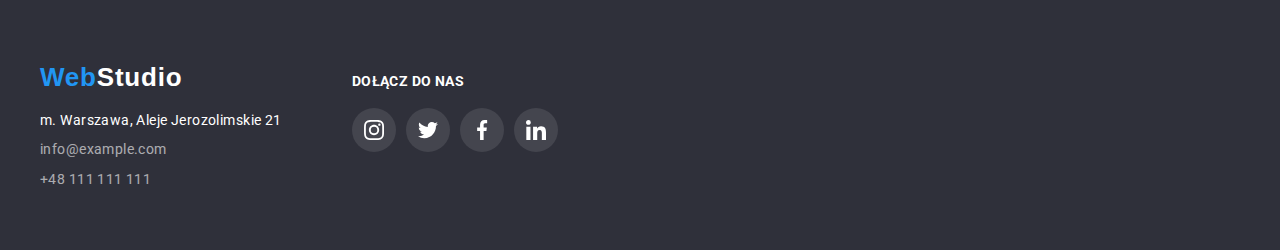
==== commit 5998f703: "minor issues fixed" ====
--- a/portfolio.html
+++ b/portfolio.html
@@ -48,192 +48,188 @@
     </header>
 
     <main class="main">
-      <section class="section portfolio">
+      <section class="section portfolio container">
         <!-- MENU -->
-        <div class="container">
-          <div class="buttons">
-            <button type="button" class="button-portfolio button">Wszystkie</button>
-            <button type="button" class="button-portfolio button">Strony</button>
-            <button type="button" class="button-portfolio button">Aplikacje</button>
-            <button type="button" class="button-portfolio button">Dizajn</button>
-            <button type="button" class="button-portfolio button">Marketing</button>
-          </div>
-          <div class="portfolio-cards">
-            <figure class="portfolio-card-item">
-              <img
-                class="portfolio-card-img"
-                src="images/portfolio/portfolio_img1.jpg"
-                alt="Technocrack"
-                width="370"
-                height="294"
-              />
-              <figcaption class="portfolio-card-caption">
-                <h3 class="portfolio-card-title">Technocrack</h3>
-                <p class="portfolio-card-text">Strona internetowa</p>
-              </figcaption>
-            </figure>
-            <figure class="portfolio-card-item">
-              <img
-                class="portfolio-card-img"
-                src="images/portfolio/portfolio_img2.jpg"
-                alt="Grafika New Orlean vs Golden Star"
-                width="370"
-                height="294"
-              />
-              <figcaption class="portfolio-card-caption">
-                <h3 class="portfolio-card-title">Grafika New Orlean vs Golden Star</h3>
-                <p class="portfolio-card-text">Dizajn</p>
-              </figcaption>
-            </figure>
-            <figure class="portfolio-card-item">
-              <img
-                class="portfolio-card-img"
-                src="images/portfolio/portfolio_img3.jpg"
-                alt="Restauracja Seafood"
-                width="370"
-                height="294"
-              />
-              <figcaption class="portfolio-card-caption">
-                <h3 class="portfolio-card-title">Restauracja Seafood</h3>
-                <p class="portfolio-card-text">Aplikacja</p>
-              </figcaption>
-            </figure>
-            <figure class="portfolio-card-item">
-              <img
-                class="portfolio-card-img"
-                src="images/portfolio/portfolio_img4.jpg"
-                alt="Projekt Prime"
-                width="370"
-                height="294"
-              />
-              <figcaption class="portfolio-card-caption">
-                <h3 class="portfolio-card-title">Projekt Prime</h3>
-                <p class="portfolio-card-text">Marketing</p>
-              </figcaption>
-            </figure>
-            <figure class="portfolio-card-item">
-              <img
-                class="portfolio-card-img"
-                src="images/portfolio/portfolio_img5.jpg"
-                alt="Projekt Boxes"
-                width="370"
-                height="294"
-              />
-              <figcaption class="portfolio-card-caption">
-                <h3 class="portfolio-card-title">Projekt Boxes</h3>
-                <p class="portfolio-card-text">Aplikacja</p>
-              </figcaption>
-            </figure>
-            <figure class="portfolio-card-item">
-              <img
-                class="portfolio-card-img"
-                src="images/portfolio/portfolio_img6.jpg"
-                alt="Inspiration has no Borders"
-                width="370"
-                height="294"
-              />
-              <figcaption class="portfolio-card-caption">
-                <h3 class="portfolio-card-title">Inspiration has no Borders</h3>
-                <p class="portfolio-card-text">Strona internetowa</p>
-              </figcaption>
-            </figure>
-            <figure class="portfolio-card-item">
-              <img
-                class="portfolio-card-img"
-                src="images/portfolio/portfolio_img7.jpg"
-                alt="Magazyn Limited Edition"
-                width="370"
-                height="294"
-              />
-              <figcaption class="portfolio-card-caption">
-                <h3 class="portfolio-card-title">Magazyn Limited Edition</h3>
-                <p class="portfolio-card-text">Dizajn</p>
-              </figcaption>
-            </figure>
-            <figure class="portfolio-card-item">
-              <img
-                class="portfolio-card-img"
-                src="images/portfolio/portfolio_img8.jpg"
-                alt="Projekt LAB"
-                width="370"
-                height="294"
-              />
-              <figcaption class="portfolio-card-caption">
-                <h3 class="portfolio-card-title">Projekt LAB</h3>
-                <p class="portfolio-card-text">Marketing</p>
-              </figcaption>
-            </figure>
-            <figure class="portfolio-card-item">
-              <img
-                class="portfolio-card-img"
-                src="images/portfolio/portfolio_img9.jpg"
-                alt="Growing Business"
-                width="370"
-                height="294"
-              />
-              <figcaption class="portfolio-card-caption">
-                <h3 class="portfolio-card-title">Growing Business</h3>
-                <p class="portfolio-card-text">Aplikacja</p>
-              </figcaption>
-            </figure>
-          </div>
+        <div class="buttons">
+          <button type="button" class="button-portfolio button">Wszystkie</button>
+          <button type="button" class="button-portfolio button">Strony</button>
+          <button type="button" class="button-portfolio button">Aplikacje</button>
+          <button type="button" class="button-portfolio button">Dizajn</button>
+          <button type="button" class="button-portfolio button">Marketing</button>
+        </div>
+        <div class="portfolio-cards">
+          <figure class="portfolio-card-item">
+            <img
+              class="portfolio-card-img"
+              src="images/portfolio/portfolio_img1.jpg"
+              alt="Technocrack"
+              width="370"
+              height="294"
+            />
+            <figcaption class="portfolio-card-caption">
+              <h3 class="portfolio-card-title">Technocrack</h3>
+              <p class="portfolio-card-text">Strona internetowa</p>
+            </figcaption>
+          </figure>
+          <figure class="portfolio-card-item">
+            <img
+              class="portfolio-card-img"
+              src="images/portfolio/portfolio_img2.jpg"
+              alt="Grafika New Orlean vs Golden Star"
+              width="370"
+              height="294"
+            />
+            <figcaption class="portfolio-card-caption">
+              <h3 class="portfolio-card-title">Grafika New Orlean vs Golden Star</h3>
+              <p class="portfolio-card-text">Dizajn</p>
+            </figcaption>
+          </figure>
+          <figure class="portfolio-card-item">
+            <img
+              class="portfolio-card-img"
+              src="images/portfolio/portfolio_img3.jpg"
+              alt="Restauracja Seafood"
+              width="370"
+              height="294"
+            />
+            <figcaption class="portfolio-card-caption">
+              <h3 class="portfolio-card-title">Restauracja Seafood</h3>
+              <p class="portfolio-card-text">Aplikacja</p>
+            </figcaption>
+          </figure>
+          <figure class="portfolio-card-item">
+            <img
+              class="portfolio-card-img"
+              src="images/portfolio/portfolio_img4.jpg"
+              alt="Projekt Prime"
+              width="370"
+              height="294"
+            />
+            <figcaption class="portfolio-card-caption">
+              <h3 class="portfolio-card-title">Projekt Prime</h3>
+              <p class="portfolio-card-text">Marketing</p>
+            </figcaption>
+          </figure>
+          <figure class="portfolio-card-item">
+            <img
+              class="portfolio-card-img"
+              src="images/portfolio/portfolio_img5.jpg"
+              alt="Projekt Boxes"
+              width="370"
+              height="294"
+            />
+            <figcaption class="portfolio-card-caption">
+              <h3 class="portfolio-card-title">Projekt Boxes</h3>
+              <p class="portfolio-card-text">Aplikacja</p>
+            </figcaption>
+          </figure>
+          <figure class="portfolio-card-item">
+            <img
+              class="portfolio-card-img"
+              src="images/portfolio/portfolio_img6.jpg"
+              alt="Inspiration has no Borders"
+              width="370"
+              height="294"
+            />
+            <figcaption class="portfolio-card-caption">
+              <h3 class="portfolio-card-title">Inspiration has no Borders</h3>
+              <p class="portfolio-card-text">Strona internetowa</p>
+            </figcaption>
+          </figure>
+          <figure class="portfolio-card-item">
+            <img
+              class="portfolio-card-img"
+              src="images/portfolio/portfolio_img7.jpg"
+              alt="Magazyn Limited Edition"
+              width="370"
+              height="294"
+            />
+            <figcaption class="portfolio-card-caption">
+              <h3 class="portfolio-card-title">Magazyn Limited Edition</h3>
+              <p class="portfolio-card-text">Dizajn</p>
+            </figcaption>
+          </figure>
+          <figure class="portfolio-card-item">
+            <img
+              class="portfolio-card-img"
+              src="images/portfolio/portfolio_img8.jpg"
+              alt="Projekt LAB"
+              width="370"
+              height="294"
+            />
+            <figcaption class="portfolio-card-caption">
+              <h3 class="portfolio-card-title">Projekt LAB</h3>
+              <p class="portfolio-card-text">Marketing</p>
+            </figcaption>
+          </figure>
+          <figure class="portfolio-card-item">
+            <img
+              class="portfolio-card-img"
+              src="images/portfolio/portfolio_img9.jpg"
+              alt="Growing Business"
+              width="370"
+              height="294"
+            />
+            <figcaption class="portfolio-card-caption">
+              <h3 class="portfolio-card-title">Growing Business</h3>
+              <p class="portfolio-card-text">Aplikacja</p>
+            </figcaption>
+          </figure>
         </div>
       </section>
     </main>
 
     <!-- FOOTER -->
     <footer class="footer-section">
-      <div class="container">
-        <div class="page-footer">
-          <div class="footer-address">
-          <!-- LOGO -->
-          <a class="logo-text" href="index.html"
-            ><span class="logo-text-web">Web</span><span class="logo-text-studio">Studio</span></a
-          >
-          <!-- ADDRESS -->
-          <address class="address">
-            <ul class="address-link-list">
-              <li class="address-link-item">
-                <a href="https://goo.gl/maps/1uCLYBcG9Ry3D8Pi7" target="_blank">m. Warszawa, Aleje Jerozolimskie 21</a>
-              </li>
-              <li class="address-link-item contact"><a href="mailto:info@example.com">info@example.com</a></li>
-              <li class="address-link-item contact"><a href="tel:+48111111111">+48 111 111 111</a></li>
-            </ul>
-          </address>
-          </div>
-          <div class="footer-social-links">
-          <p class="footer-social-links-text">Dołącz do nas</p>
-          <ul class="social-links">
-            <li class="social-link-item">
-              <a class="social-icon-box" href="#">
-                <svg class="social-icon" width="20" height="20">
-                  <use href="./images/icons.svg#icon-instagram"></use>
-                </svg>
-              </a>
+      <div class="page-footer container">
+        <div class="footer-address">
+        <!-- LOGO -->
+        <a class="logo-text" href="index.html"
+          ><span class="logo-text-web">Web</span><span class="logo-text-studio">Studio</span></a
+        >
+        <!-- ADDRESS -->
+        <address class="address">
+          <ul class="address-link-list">
+            <li class="address-link-item">
+              <a href="https://goo.gl/maps/1uCLYBcG9Ry3D8Pi7" target="_blank">m. Warszawa, Aleje Jerozolimskie 21</a>
             </li>
-            <li class="social-link-item">
-              <a class="social-icon-box" href="#">
-                <svg class="social-icon" width="20" height="20">
-                  <use href="./images/icons.svg#icon-twitter"></use>
-                </svg>
-              </a>
-            </li>
-            <li class="social-link-item">
-              <a class="social-icon-box" href="#">
-                <svg class="social-icon" width="20" height="20">
-                  <use href="./images/icons.svg#icon-facebook"></use>
-                </svg>
-              </a>
-            </li>
-            <li class="social-link-item">
-              <a class="social-icon-box" href="#">
-                <svg class="social-icon" width="20" height="20">
-                  <use href="./images/icons.svg#icon-linkedin"></use>
-                </svg>
-              </a>
-            </li>
+            <li class="address-link-item contact"><a href="mailto:info@example.com">info@example.com</a></li>
+            <li class="address-link-item contact"><a href="tel:+48111111111">+48 111 111 111</a></li>
           </ul>
-          </div>
+        </address>
+        </div>
+        <div class="footer-social-links">
+        <p class="footer-social-links-text">Dołącz do nas</p>
+        <ul class="social-links">
+          <li class="social-link-item">
+            <a class="social-link" href="https://www.instagram.com/">
+              <svg class="social-icon" width="20" height="20">
+                <use href="./images/icons.svg#icon-instagram"></use>
+              </svg>
+            </a>
+          </li>
+          <li class="social-link-item">
+            <a class="social-link" href="https://twitter.com/">
+              <svg class="social-icon" width="20" height="20">
+                <use href="./images/icons.svg#icon-twitter"></use>
+              </svg>
+            </a>
+          </li>
+          <li class="social-link-item">
+            <a class="social-link" href="https://www.facebook.com/">
+              <svg class="social-icon" width="20" height="20">
+                <use href="./images/icons.svg#icon-facebook"></use>
+              </svg>
+            </a>
+          </li>
+          <li class="social-link-item">
+            <a class="social-link" href="https://www.linkedin.com/">
+              <svg class="social-icon" width="20" height="20">
+                <use href="./images/icons.svg#icon-linkedin"></use>
+              </svg>
+            </a>
+          </li>
+        </ul>
         </div>
       </div>
     </footer>
--- a/css/styles.css
+++ b/css/styles.css
@@ -7,6 +7,10 @@
   --white: #ffffff;
 }
 
+*:focus {
+  outline: none;
+}
+
 /* --BODY-- */
 
 body {
@@ -18,14 +22,11 @@
 
 .section {
   padding: 94px 0;
-  margin: -100;
 }
 
 .container {
-  width: 1176px;
+  width: 1200px;
   margin: 0 auto;
-  /*   padding: 0 15px;
- */
 }
 
 ul {
@@ -88,30 +89,20 @@
   letter-spacing: 0.02em;
   display: flex;
   margin-left: auto;
-  align-items: baseline;
+  align-items: center;
 }
 
 .contact-link-list li:not(:last-child) {
   margin-right: 50px;
 }
-
-.contact.link:hover,
-.contact.link:focus {
-  color: var(--blue);
-}
-
+.contact-link-item {
+  display: flex;
+  align-items: center;
+}
 .contact-icon {
   margin-right: 10px;
-}
-
-.contact-icon:hover {
-  --color3: var(--blue);
-}
-
-/* .contact-link-item:hover,
-.contact-link-item:focus {
-  fill: var(--blue);
-} */
+  fill: #757575;
+}
 
 /* -LINKS STYLE- */
 
@@ -124,6 +115,11 @@
 a:hover,
 a:focus {
   color: var(--blue);
+}
+
+.contact-link-item:hover .contact-icon,
+.contact-link-item:focus .contact-icon {
+  fill: var(--blue);
 }
 
 /* -BUTTONS STYLE- */
@@ -173,14 +169,17 @@
 /* --HERO SECTION-- */
 
 .hero-section {
+  display: flex;
+  flex-direction: column;
+  align-items: center;
+  justify-content: center;
+  text-align: center;
+  height: 600px;
   background-color: var(--dark-grey);
   box-shadow: 0px 4px 4px 0 rgba(0, 0, 0, 0.25);
   background: linear-gradient(rgba(47, 48, 58, 0.4), rgba(47, 48, 58, 0.4)), url(../images/hero.jpg) no-repeat;
   background-size: cover, 1600px;
   background-position: 50% 50%;
-  text-align: center;
-  padding: 200px 0;
-  height: 600px;
 }
 
 h1 {
@@ -190,8 +189,7 @@
   line-height: 1.16;
   letter-spacing: 0.06em;
   text-transform: uppercase;
-  margin: 0 auto;
-  margin-bottom: 30px;
+  margin: 0 0 30px 0;
 }
 
 /* --MAIN-- */
@@ -262,19 +260,19 @@
   margin-bottom: 30px;
 }
 
-/* IMG CARDS */
-
-.img-cards {
+/* WORK CARDS */
+
+.work-cards {
   display: flex;
   justify-content: space-between;
   margin-top: 50px;
 }
 
-.img-card-item {
-  margin: 0;
-}
-
-.img-card-item:not(:last-child) {
+.work-card-item {
+  margin: 0;
+}
+
+.work-card-item:not(last-child) {
   margin-right: 30;
 }
 
@@ -319,65 +317,62 @@
   margin-top: 50px;
 }
 
-.clients-card-item {
-  border: 1px solid #afb1b8;
-  border-radius: 4px;
+.icon {
+  fill: #afb1b8;
+}
+
+.clients-card-link {
   width: 170px;
   height: 92px;
   padding: 16px 32px;
-  cursor: pointer;
-  display: flex;
+  border: 1px solid #afb1b8;
+  border-radius: 4px;
+  display: flex;
+  align-items: center;
   justify-content: center;
 }
 
-.clients-card-item:hover,
-.clients-card-item:focus {
+.clients-card-link:hover,
+.clients-card-link:focus {
   border-color: var(--blue);
 }
 
-.clients-card-item:hover,
-.clients-card-item:focus .icon {
-  --color4: var(--blue);
-}
-.clients-card-link {
-  display: flex;
-  align-items: center;
-}
-
-/* SOCIAL ICONS */
+.clients-card-link:hover .icon,
+.clients-card-link:focus .icon {
+  fill: var(--blue);
+}
+
+/* SOCIAL LINKS */
 
 .social-links {
   display: flex;
-  justify-content: center;
+  justify-content: space-between;
+  margin-top: 16px;
 }
 
 .social-link-item:not(:last-child) {
   margin-right: 10px;
 }
 
-.social-link-item {
-  margin-top: 16px;
-  border-radius: 50%;
-  width: 44px;
-  height: 44px;
-}
-
-.footer-social-links .social-link-item {
-  background-color: rgba(255, 255, 255, 0.1);
-  --color4: var(--white);
-  margin-top: 0;
-}
-
-.social-link-item:hover,
-.social-link-item:focus {
-  --color4: var(--white);
-  background-color: var(--blue);
-}
-
-.social-icon {
+.social-link {
+  fill: #afb1b8;
   width: 44px;
   height: 44px;
   padding: 12px;
+  border-radius: 50%;
+  display: inline-flex;
+}
+
+.footer-social-links .social-link {
+  fill: #fff;
+  background-color: rgba(255, 255, 255, 0.1);
+  margin-top: 0;
+}
+
+.social-link:hover,
+.social-link:focus {
+  background-color: var(--blue);
+  fill: #fff;
 }
 
 /* --PORTFOLIO-- */
@@ -426,6 +421,7 @@
 
 .footer-section {
   background-color: var(--dark-grey);
+  background-size: cover;
   height: 252px;
   display: flex;
   align-items: center;
